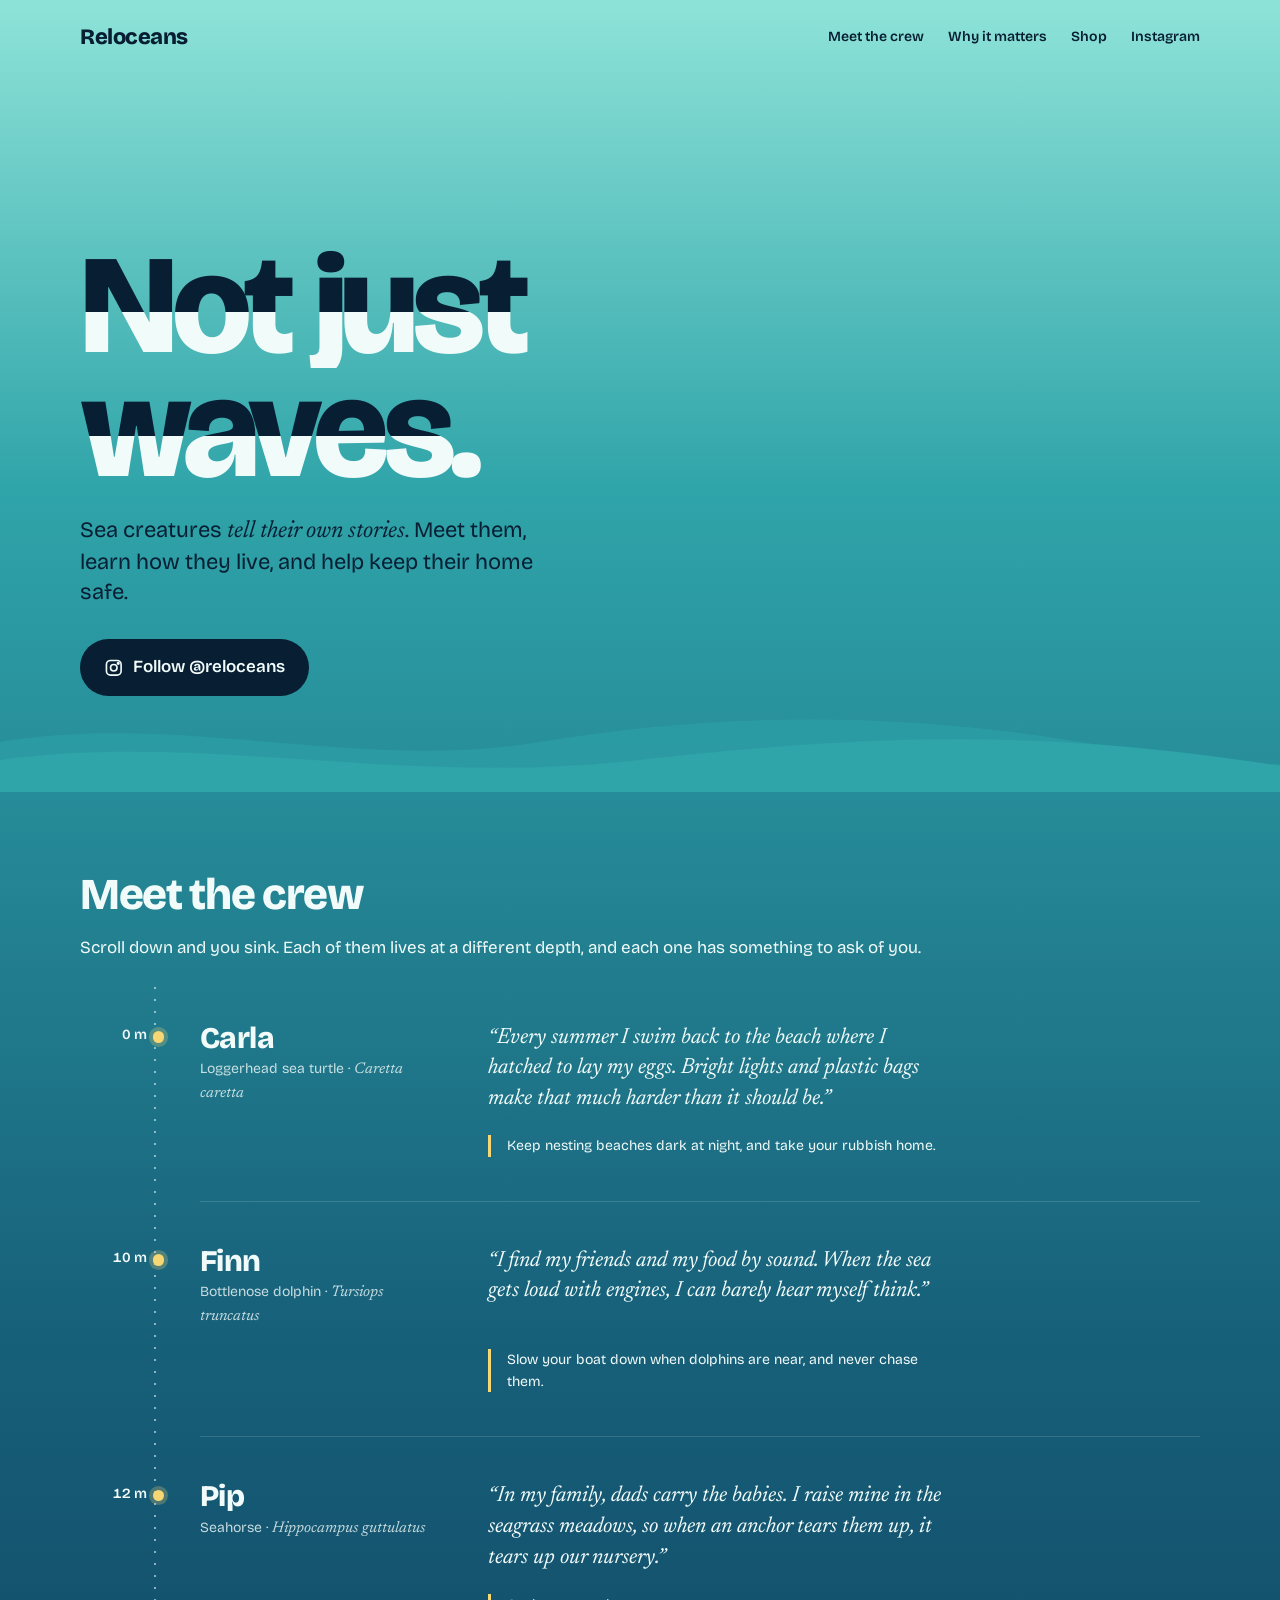
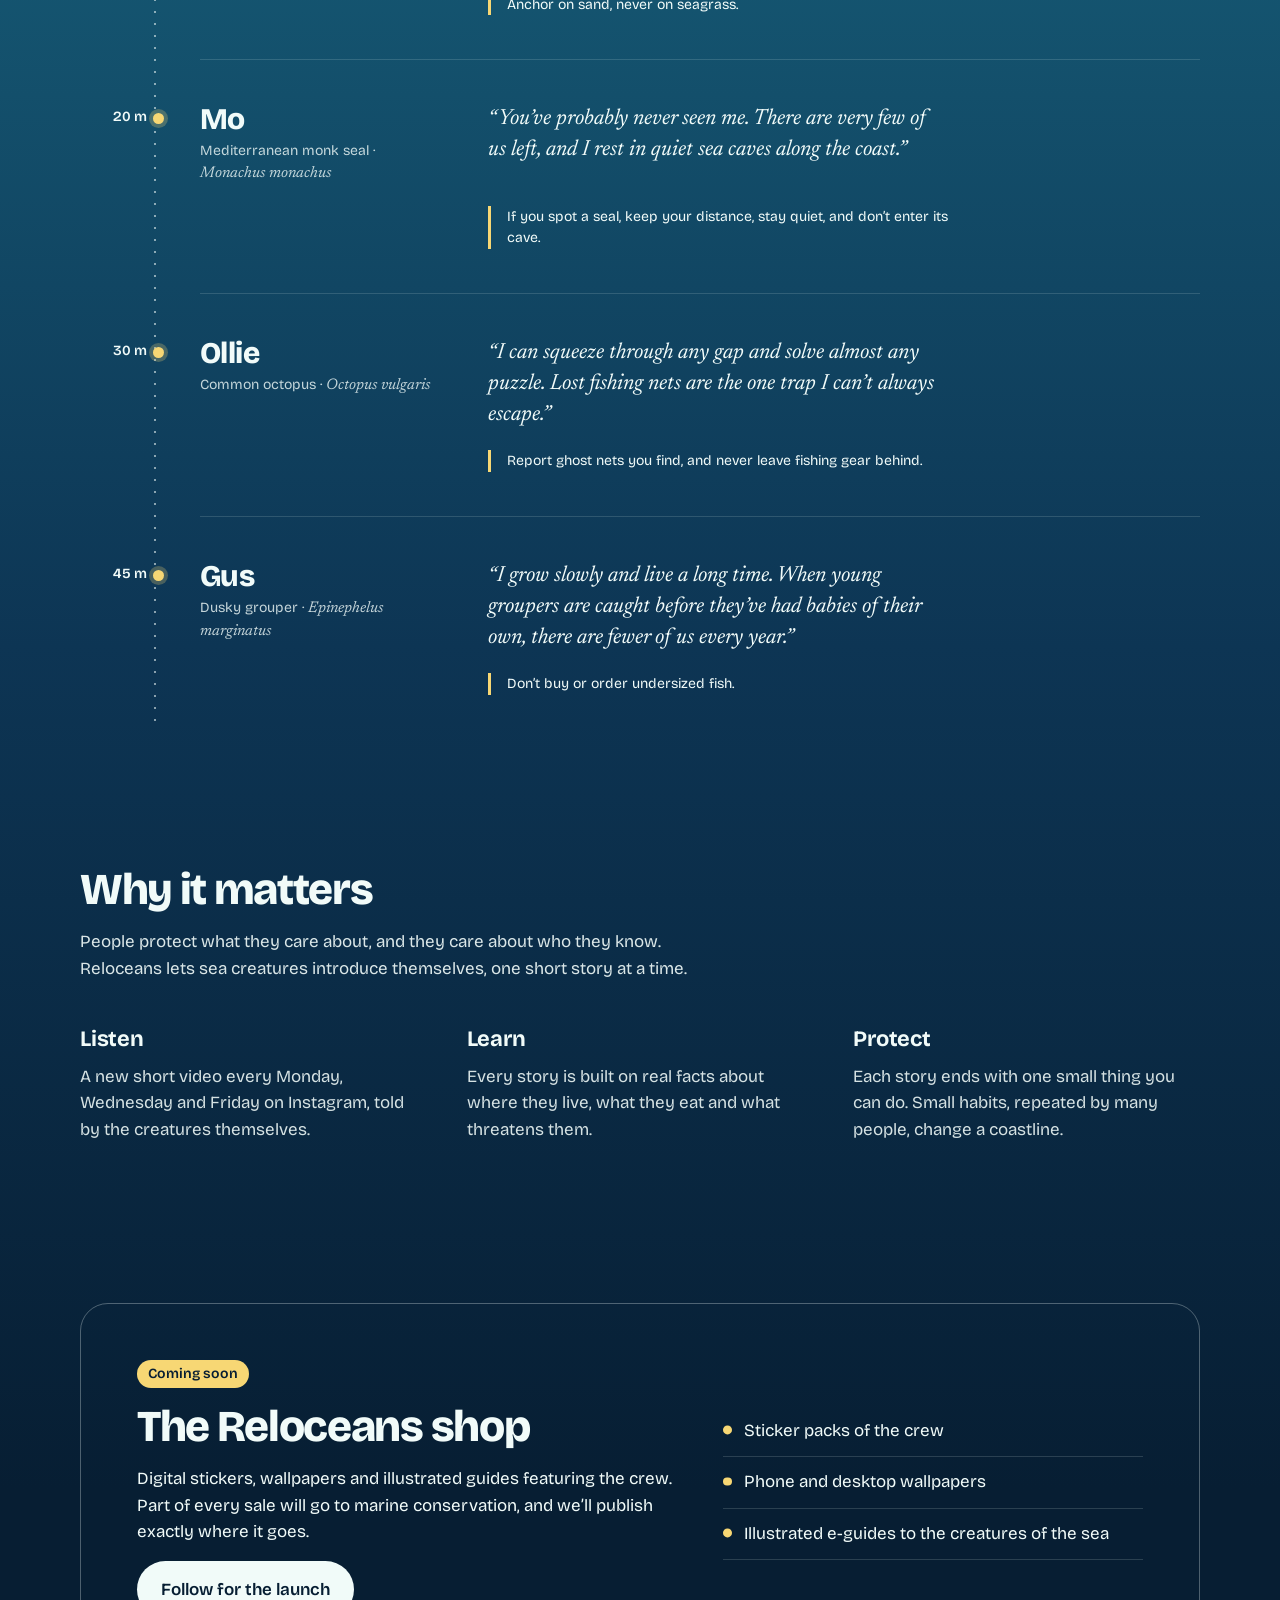
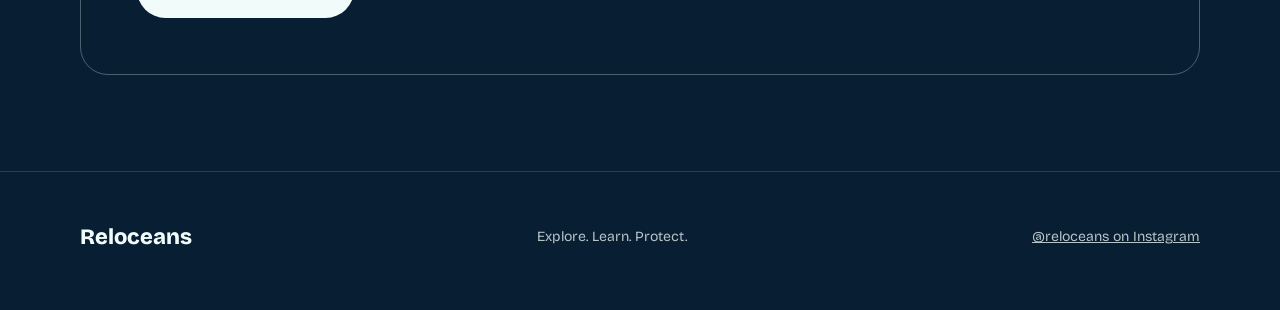
==== index.html @ 875b2bc2 "Create index.html" ====
<!DOCTYPE html>
<html lang="en">
<head>
<meta charset="utf-8">
<meta name="viewport" content="width=device-width, initial-scale=1">
<title>Reloceans | Sea Creature Stories</title>
<meta name="description" content="Sea creatures tell their own stories. Meet them, learn how they live, and help protect them.">
<meta property="og:title" content="Reloceans | Sea Creature Stories">
<meta property="og:description" content="Not just waves. Sea creatures tell their own stories.">
<meta property="og:type" content="website">
<meta property="og:url" content="https://reloceans.com/">
<link rel="preconnect" href="https://fonts.googleapis.com">
<link rel="preconnect" href="https://fonts.gstatic.com" crossorigin>
<link href="https://fonts.googleapis.com/css2?family=Bricolage+Grotesque:opsz,wght@12..96,400;12..96,600;12..96,800&family=Newsreader:ital,opsz,wght@1,6..72,400;1,6..72,500&display=swap" rel="stylesheet">
<style>
  :root {
    --shallows: #8EE3D8;   /* sunlit water near the beach */
    --lagoon:   #2FA4A9;   /* first metres */
    --midwater: #17607A;   /* seagrass and reef depth */
    --deep:     #0D3554;   /* rocky bottoms */
    --abyss:    #071E33;   /* below the light */
    --foam:     #F1FBF9;   /* text on water */
    --sun:      #F7D774;   /* sunlight accent */

    --display: "Bricolage Grotesque", "Avenir Next", "Segoe UI", system-ui, sans-serif;
    --voice: "Newsreader", Georgia, "Times New Roman", serif;

    --step--1: 0.875rem;
    --step-0: 1.0625rem;
    --step-1: 1.375rem;
    --step-2: 1.875rem;
    --step-3: 2.75rem;
    --step-4: clamp(3.5rem, 11vw, 9rem);
  }

  * { box-sizing: border-box; }
  html { scroll-behavior: smooth; }
  body {
    margin: 0;
    font-family: var(--display);
    font-size: var(--step-0);
    line-height: 1.55;
    color: var(--foam);
    /* the page is the water column: it darkens as you descend */
    background: linear-gradient(180deg,
      var(--shallows) 0%,
      var(--lagoon) 14%,
      var(--midwater) 38%,
      var(--deep) 64%,
      var(--abyss) 88%);
    min-height: 100vh;
    -webkit-font-smoothing: antialiased;
  }
  a { color: inherit; }
  :focus-visible { outline: 3px solid var(--sun); outline-offset: 3px; border-radius: 4px; }

  .wrap { width: min(1120px, 100% - 2.5rem); margin-inline: auto; }

  /* ---------- top bar ---------- */
  .bar {
    display: flex; justify-content: space-between; align-items: center;
    padding-block: 1.25rem;
    color: var(--abyss);
  }
  .bar .mark { font-weight: 800; font-size: var(--step-1); text-decoration: none; letter-spacing: -0.02em; }
  .bar nav { display: flex; gap: 1.5rem; font-size: var(--step--1); font-weight: 600; }
  .bar nav a { text-decoration: none; }
  .bar nav a:hover { text-decoration: underline; text-underline-offset: 4px; }

  /* ---------- hero: the surface ---------- */
  .surface {
    position: relative;
    min-height: 88vh;
    display: grid;
    align-content: end;
    padding-bottom: 6rem;
    color: var(--abyss);
    overflow: hidden;
  }
  .surface h1 {
    font-size: var(--step-4);
    line-height: 0.88;
    letter-spacing: -0.045em;
    font-weight: 800;
    margin: 0 0 1.5rem;
  }
  /* the waterline cuts through the wordmark */
  .surface h1 span {
    display: block;
    background: linear-gradient(180deg, var(--abyss) 55%, var(--foam) 55%);
    -webkit-background-clip: text; background-clip: text;
    color: transparent;
  }
  .surface .lede {
    max-width: 34ch;
    font-size: var(--step-1);
    line-height: 1.35;
    margin: 0 0 2rem;
    color: var(--abyss);
  }
  .surface .lede em { font-family: var(--voice); font-style: italic; font-size: 1.08em; }
  .cta {
    display: inline-flex; align-items: center; gap: .6rem;
    background: var(--abyss); color: var(--foam);
    padding: .95rem 1.5rem; border-radius: 999px;
    font-weight: 600; text-decoration: none;
    transition: transform .2s ease, background .2s ease;
  }
  .cta:hover { background: var(--deep); transform: translateY(-2px); }
  .cta svg { width: 1.15em; height: 1.15em; }

  .waterline {
    position: absolute; left: 0; right: 0; bottom: 0; height: 90px;
    pointer-events: none;
  }

  /* bubbles: the one ambient motion on the page */
  .bubbles { position: absolute; inset: 0; pointer-events: none; }
  .bubbles i {
    position: absolute; bottom: -20px;
    border: 1.5px solid rgba(241,251,249,.75);
    border-radius: 50%;
    animation: rise linear infinite;
    opacity: 0;
  }
  @keyframes rise {
    0%   { transform: translate(0, 0); opacity: 0; }
    10%  { opacity: .9; }
    100% { transform: translate(18px, -70vh); opacity: 0; }
  }

  /* ---------- the descent ---------- */
  .descent { padding-block: 5rem 3rem; }
  .descent > header { max-width: 40rem; margin-bottom: 4rem; }
  .descent h2, .why h2, .shop h2 {
    font-size: var(--step-3); line-height: 1.05; letter-spacing: -0.03em;
    font-weight: 800; margin: 0 0 1rem;
  }
  .descent > header p { margin: 0; max-width: 60ch; opacity: .9; }

  .column { position: relative; padding-left: 7.5rem; }
  /* the depth gauge: a real scale, each creature sits at the depth it lives */
  .column::before {
    content: ""; position: absolute; left: 4.6rem; top: .5rem; bottom: .5rem;
    width: 2px;
    background: repeating-linear-gradient(180deg, rgba(241,251,249,.55) 0 2px, transparent 2px 12px);
  }

  .creature {
    position: relative;
    display: grid;
    grid-template-columns: minmax(0, 15rem) minmax(0, 1fr);
    gap: 1rem 3rem;
    padding-block: 2.75rem;
  }
  .creature + .creature { border-top: 1px solid rgba(241,251,249,.14); }
  .depth {
    position: absolute; left: -7.5rem; top: 2.85rem;
    width: 4.2rem; text-align: right;
    font-size: var(--step--1); font-weight: 600;
    font-variant-numeric: tabular-nums;
  }
  .depth::after {
    content: ""; position: absolute; right: -1.05rem; top: .45rem;
    width: .7rem; height: .7rem; border-radius: 50%;
    background: var(--sun);
    box-shadow: 0 0 0 4px rgba(247,215,116,.25);
  }
  .creature h3 {
    font-size: var(--step-2); line-height: 1; letter-spacing: -0.02em;
    font-weight: 800; margin: 0 0 .35rem;
  }
  .creature .species { margin: 0; font-size: var(--step--1); opacity: .8; }
  .creature .species i { font-family: var(--voice); font-size: 1.1em; }
  .creature blockquote {
    margin: 0;
    font-family: var(--voice); font-style: italic;
    font-size: var(--step-1); line-height: 1.4;
    max-width: 38ch;
  }
  .creature .ask {
    grid-column: 2;
    margin: .25rem 0 0;
    font-size: var(--step--1);
    max-width: 52ch;
    padding-left: 1rem;
    border-left: 3px solid var(--sun);
  }

  /* ---------- why ---------- */
  .why { padding-block: 5rem; }
  .why .grid {
    display: grid; grid-template-columns: repeat(3, minmax(0, 1fr));
    gap: 2.5rem; margin-top: 2.5rem;
  }
  .why h3 { font-size: var(--step-1); margin: 0 0 .5rem; letter-spacing: -0.01em; }
  .why p { margin: 0; opacity: .88; max-width: 34ch; }
  .why > .wrap > p { max-width: 58ch; opacity: .9; }

  /* ---------- shop teaser ---------- */
  .shop { padding-block: 5rem 6rem; }
  .shop .panel {
    border: 1.5px solid rgba(241,251,249,.3);
    border-radius: 28px;
    padding: clamp(2rem, 5vw, 3.5rem);
    display: grid; grid-template-columns: 1.3fr 1fr; gap: 2.5rem; align-items: center;
  }
  .shop p { margin: 0 0 1rem; max-width: 52ch; }
  .shop ul { margin: 0; padding: 0; list-style: none; display: grid; gap: .75rem; }
  .shop li {
    display: flex; gap: .75rem; align-items: baseline;
    padding-bottom: .75rem; border-bottom: 1px solid rgba(241,251,249,.15);
  }
  .shop li::before { content: ""; flex: none; width: .55rem; height: .55rem; border-radius: 50%; background: var(--sun); transform: translateY(-.1rem); }
  .status { display: inline-block; font-size: var(--step--1); font-weight: 600; color: var(--abyss); background: var(--sun); padding: .2rem .7rem; border-radius: 999px; margin-bottom: 1rem; }

  /* ---------- footer: the seabed ---------- */
  footer { padding-block: 3rem 3.5rem; border-top: 1px solid rgba(241,251,249,.15); font-size: var(--step--1); }
  footer .wrap { display: flex; flex-wrap: wrap; justify-content: space-between; gap: 1.5rem; align-items: center; }
  footer .mark { font-weight: 800; font-size: var(--step-1); }
  footer p { margin: 0; opacity: .75; }

  /* ---------- responsive ---------- */
  @media (max-width: 760px) {
    .bar nav { gap: 1rem; }
    .bar nav a:not(.ig) { display: none; }
    .surface { min-height: 80vh; padding-bottom: 4.5rem; }
    .column { padding-left: 4.25rem; }
    .column::before { left: 2.6rem; }
    .depth { left: -4.25rem; width: 1.9rem; font-size: .7rem; top: 2.15rem; }
    .depth::after { right: -1.05rem; }
    .creature { grid-template-columns: 1fr; gap: .75rem; padding-block: 2rem; }
    .creature .ask { grid-column: 1; }
    .why .grid { grid-template-columns: 1fr; gap: 1.75rem; }
    .shop .panel { grid-template-columns: 1fr; }
  }

  @media (prefers-reduced-motion: reduce) {
    html { scroll-behavior: auto; }
    .bubbles { display: none; }
    .cta { transition: none; }
  }
</style>
</head>
<body>

<section class="surface" aria-labelledby="title">
  <div class="bubbles" aria-hidden="true"></div>
  <div class="wrap" style="position:absolute; top:0; left:0; right:0;">
    <div class="bar">
      <a class="mark" href="#top" aria-label="Reloceans home">Reloceans</a>
      <nav aria-label="Main">
        <a href="#crew">Meet the crew</a>
        <a href="#why">Why it matters</a>
        <a href="#shop">Shop</a>
        <a class="ig" href="https://www.instagram.com/reloceans/" target="_blank" rel="noopener">Instagram</a>
      </nav>
    </div>
  </div>
  <div class="wrap" id="top">
    <h1 id="title"><span>Not just</span><span>waves.</span></h1>
    <p class="lede">Sea creatures <em>tell their own stories</em>. Meet them, learn how they live, and help keep their home safe.</p>
    <a class="cta" href="https://www.instagram.com/reloceans/" target="_blank" rel="noopener">
      <svg viewBox="0 0 24 24" fill="none" stroke="currentColor" stroke-width="2" aria-hidden="true"><rect x="3" y="3" width="18" height="18" rx="5"/><circle cx="12" cy="12" r="4"/><circle cx="17.5" cy="6.5" r="1" fill="currentColor"/></svg>
      Follow @reloceans
    </a>
  </div>
  <svg class="waterline" viewBox="0 0 1440 90" preserveAspectRatio="none" aria-hidden="true">
    <path d="M0 40 C 180 10, 360 70, 540 40 S 900 10, 1080 40 S 1350 70, 1440 40 V90 H0 Z" fill="#2FA4A9" opacity=".55"/>
    <path d="M0 58 C 200 30, 400 85, 640 58 S 1040 30, 1240 58 S 1400 75, 1440 62 V90 H0 Z" fill="#2FA4A9"/>
  </svg>
</section>

<main>
  <section class="descent" id="crew" aria-labelledby="crew-title">
    <div class="wrap">
      <header>
        <h2 id="crew-title">Meet the crew</h2>
        <p>Scroll down and you sink. Each of them lives at a different depth, and each one has something to ask of you.</p>
      </header>

      <div class="column">
        <article class="creature">
          <span class="depth">0 m</span>
          <div>
            <h3>Carla</h3>
            <p class="species">Loggerhead sea turtle · <i>Caretta caretta</i></p>
          </div>
          <blockquote>“Every summer I swim back to the beach where I hatched to lay my eggs. Bright lights and plastic bags make that much harder than it should be.”</blockquote>
          <p class="ask">Keep nesting beaches dark at night, and take your rubbish home.</p>
        </article>

        <article class="creature">
          <span class="depth">10 m</span>
          <div>
            <h3>Finn</h3>
            <p class="species">Bottlenose dolphin · <i>Tursiops truncatus</i></p>
          </div>
          <blockquote>“I find my friends and my food by sound. When the sea gets loud with engines, I can barely hear myself think.”</blockquote>
          <p class="ask">Slow your boat down when dolphins are near, and never chase them.</p>
        </article>

        <article class="creature">
          <span class="depth">12 m</span>
          <div>
            <h3>Pip</h3>
            <p class="species">Seahorse · <i>Hippocampus guttulatus</i></p>
          </div>
          <blockquote>“In my family, dads carry the babies. I raise mine in the seagrass meadows, so when an anchor tears them up, it tears up our nursery.”</blockquote>
          <p class="ask">Anchor on sand, never on seagrass.</p>
        </article>

        <article class="creature">
          <span class="depth">20 m</span>
          <div>
            <h3>Mo</h3>
            <p class="species">Mediterranean monk seal · <i>Monachus monachus</i></p>
          </div>
          <blockquote>“You’ve probably never seen me. There are very few of us left, and I rest in quiet sea caves along the coast.”</blockquote>
          <p class="ask">If you spot a seal, keep your distance, stay quiet, and don’t enter its cave.</p>
        </article>

        <article class="creature">
          <span class="depth">30 m</span>
          <div>
            <h3>Ollie</h3>
            <p class="species">Common octopus · <i>Octopus vulgaris</i></p>
          </div>
          <blockquote>“I can squeeze through any gap and solve almost any puzzle. Lost fishing nets are the one trap I can’t always escape.”</blockquote>
          <p class="ask">Report ghost nets you find, and never leave fishing gear behind.</p>
        </article>

        <article class="creature">
          <span class="depth">45 m</span>
          <div>
            <h3>Gus</h3>
            <p class="species">Dusky grouper · <i>Epinephelus marginatus</i></p>
          </div>
          <blockquote>“I grow slowly and live a long time. When young groupers are caught before they’ve had babies of their own, there are fewer of us every year.”</blockquote>
          <p class="ask">Don’t buy or order undersized fish.</p>
        </article>
      </div>
    </div>
  </section>

  <section class="why" id="why" aria-labelledby="why-title">
    <div class="wrap">
      <h2 id="why-title">Why it matters</h2>
      <p>People protect what they care about, and they care about who they know. Reloceans lets sea creatures introduce themselves, one short story at a time.</p>
      <div class="grid">
        <div>
          <h3>Listen</h3>
          <p>A new short video every Monday, Wednesday and Friday on Instagram, told by the creatures themselves.</p>
        </div>
        <div>
          <h3>Learn</h3>
          <p>Every story is built on real facts about where they live, what they eat and what threatens them.</p>
        </div>
        <div>
          <h3>Protect</h3>
          <p>Each story ends with one small thing you can do. Small habits, repeated by many people, change a coastline.</p>
        </div>
      </div>
    </div>
  </section>

  <section class="shop" id="shop" aria-labelledby="shop-title">
    <div class="wrap">
      <div class="panel">
        <div>
          <span class="status">Coming soon</span>
          <h2 id="shop-title">The Reloceans shop</h2>
          <p>Digital stickers, wallpapers and illustrated guides featuring the crew. Part of every sale will go to marine conservation, and we’ll publish exactly where it goes.</p>
          <a class="cta" style="background:var(--foam); color:var(--abyss)" href="https://www.instagram.com/reloceans/" target="_blank" rel="noopener">Follow for the launch</a>
        </div>
        <ul aria-label="Planned products">
          <li>Sticker packs of the crew</li>
          <li>Phone and desktop wallpapers</li>
          <li>Illustrated e-guides to the creatures of the sea</li>
        </ul>
      </div>
    </div>
  </section>
</main>

<footer>
  <div class="wrap">
    <span class="mark">Reloceans</span>
    <p>Explore. Learn. Protect.</p>
    <p><a href="https://www.instagram.com/reloceans/" target="_blank" rel="noopener">@reloceans on Instagram</a></p>
  </div>
</footer>

<script>
  (function () {
    if (window.matchMedia('(prefers-reduced-motion: reduce)').matches) return;
    var box = document.querySelector('.bubbles');
    for (var i = 0; i < 14; i++) {
      var b = document.createElement('i');
      var s = 6 + Math.random() * 16;
      b.style.width = b.style.height = s + 'px';
      b.style.left = (Math.random() * 100) + '%';
      b.style.animationDuration = (9 + Math.random() * 10) + 's';
      b.style.animationDelay = (-Math.random() * 15) + 's';
      box.appendChild(b);
    }
  })();
</script>
</body>
</html>
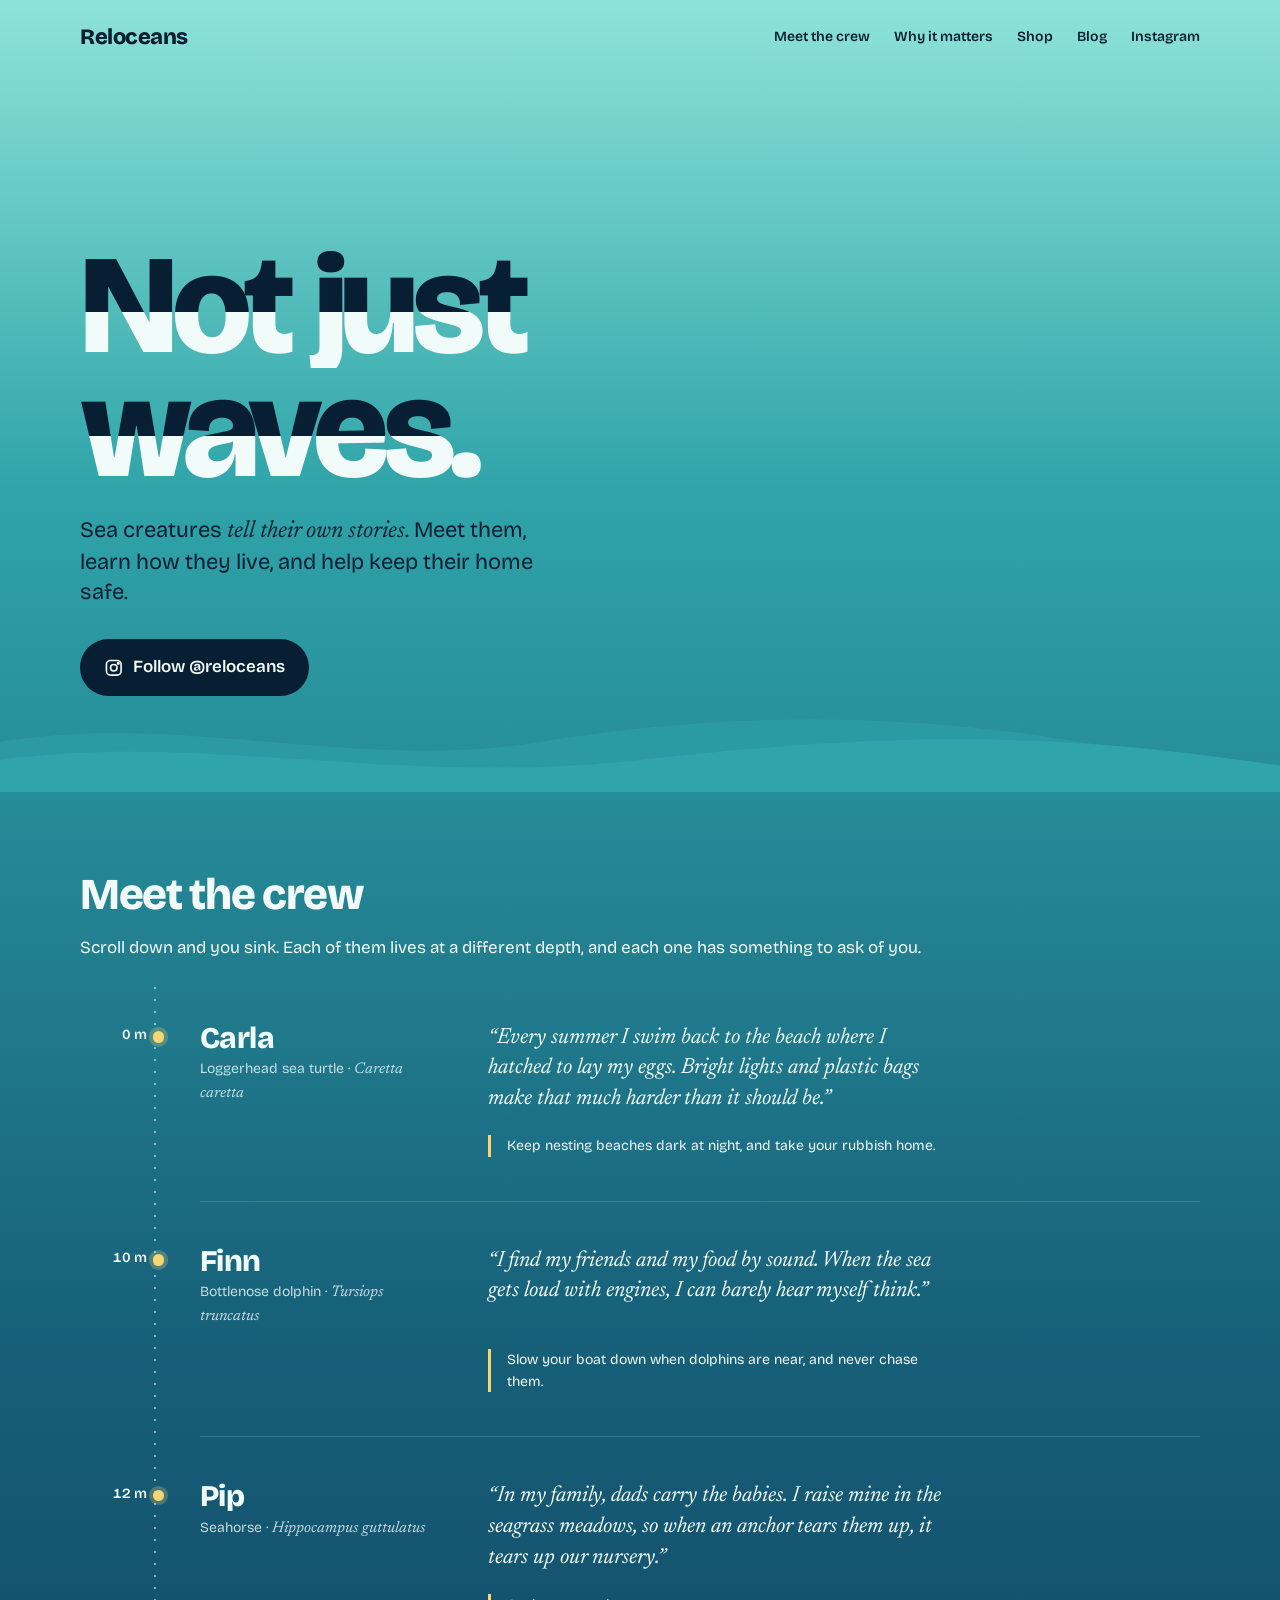
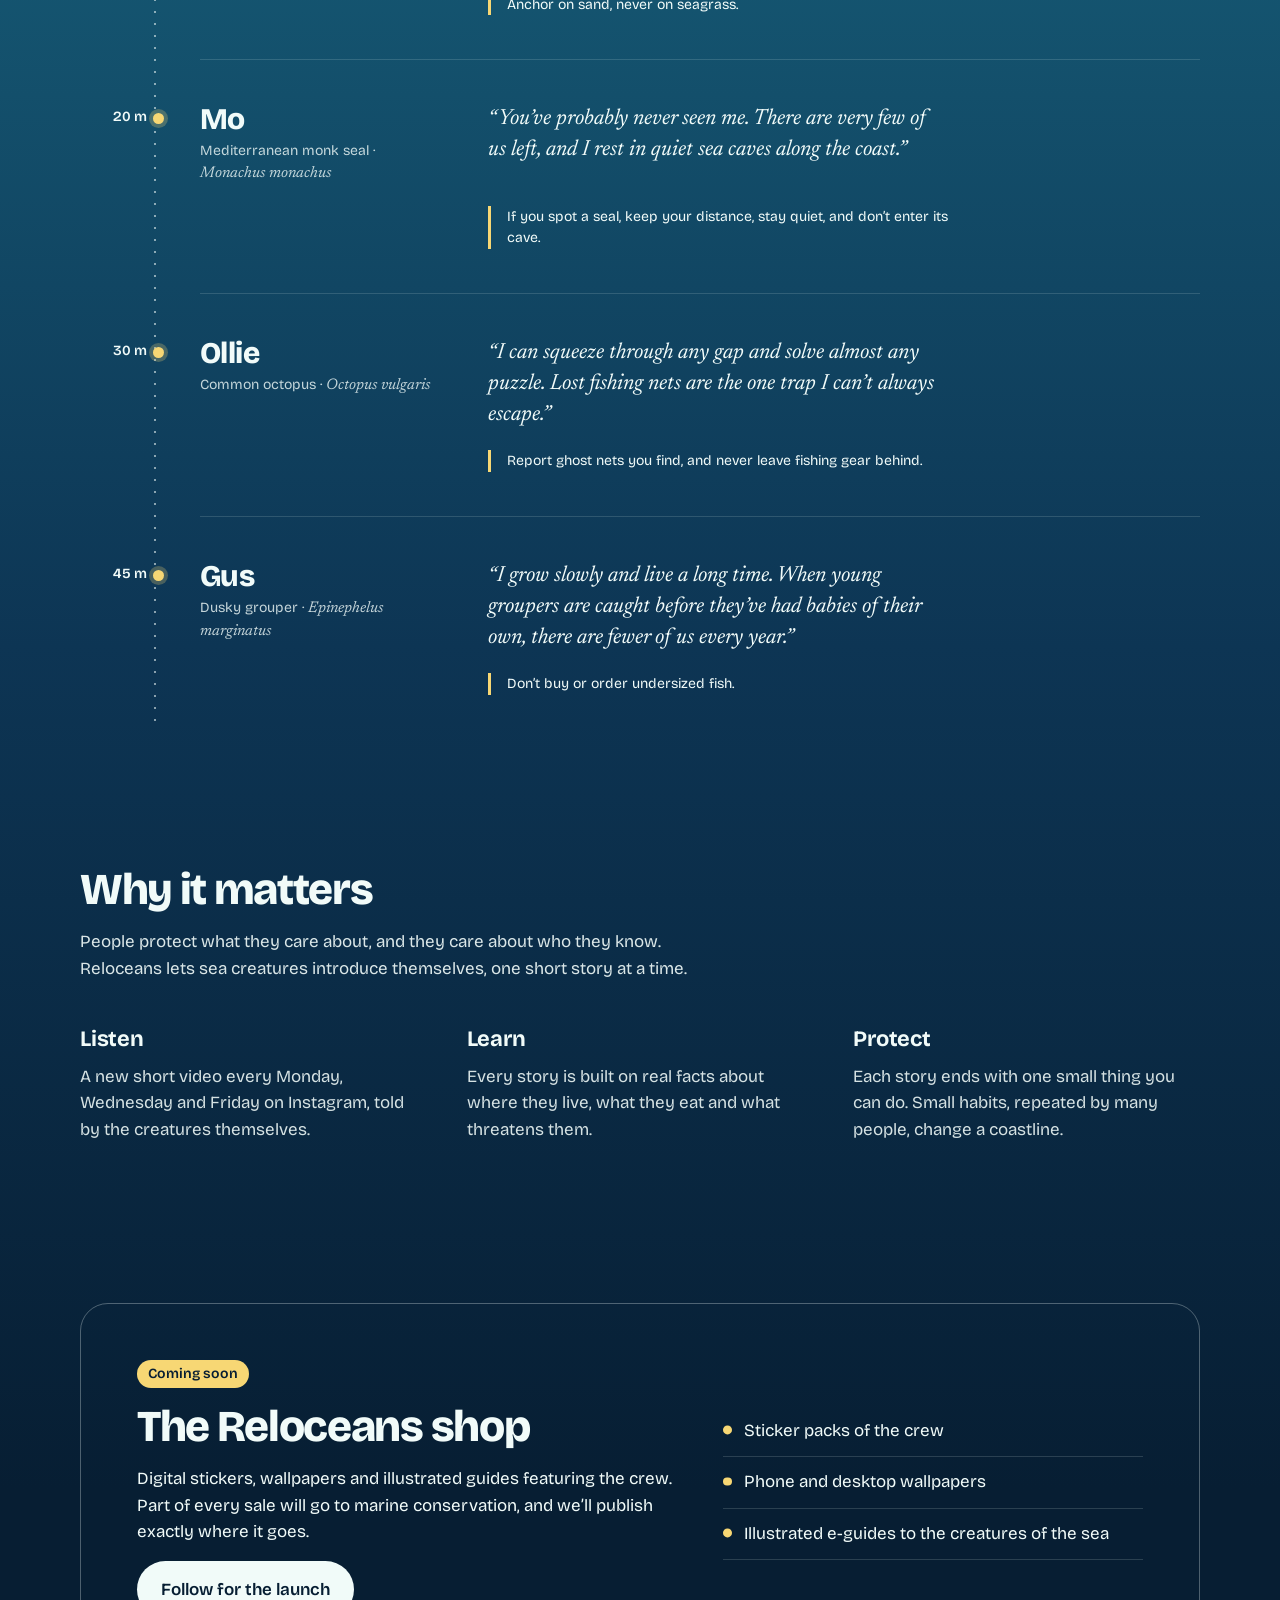
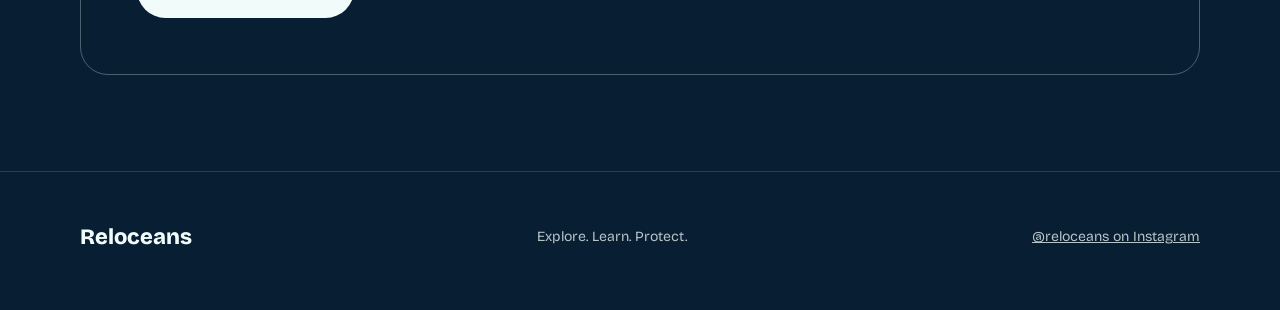
==== commit 6e9a2716: "Update index.html" ====
--- a/index.html
+++ b/index.html
@@ -253,6 +253,7 @@
         <a href="#crew">Meet the crew</a>
         <a href="#why">Why it matters</a>
         <a href="#shop">Shop</a>
+        <a href="/blog/">Blog</a>
         <a class="ig" href="https://www.instagram.com/reloceans/" target="_blank" rel="noopener">Instagram</a>
       </nav>
     </div>
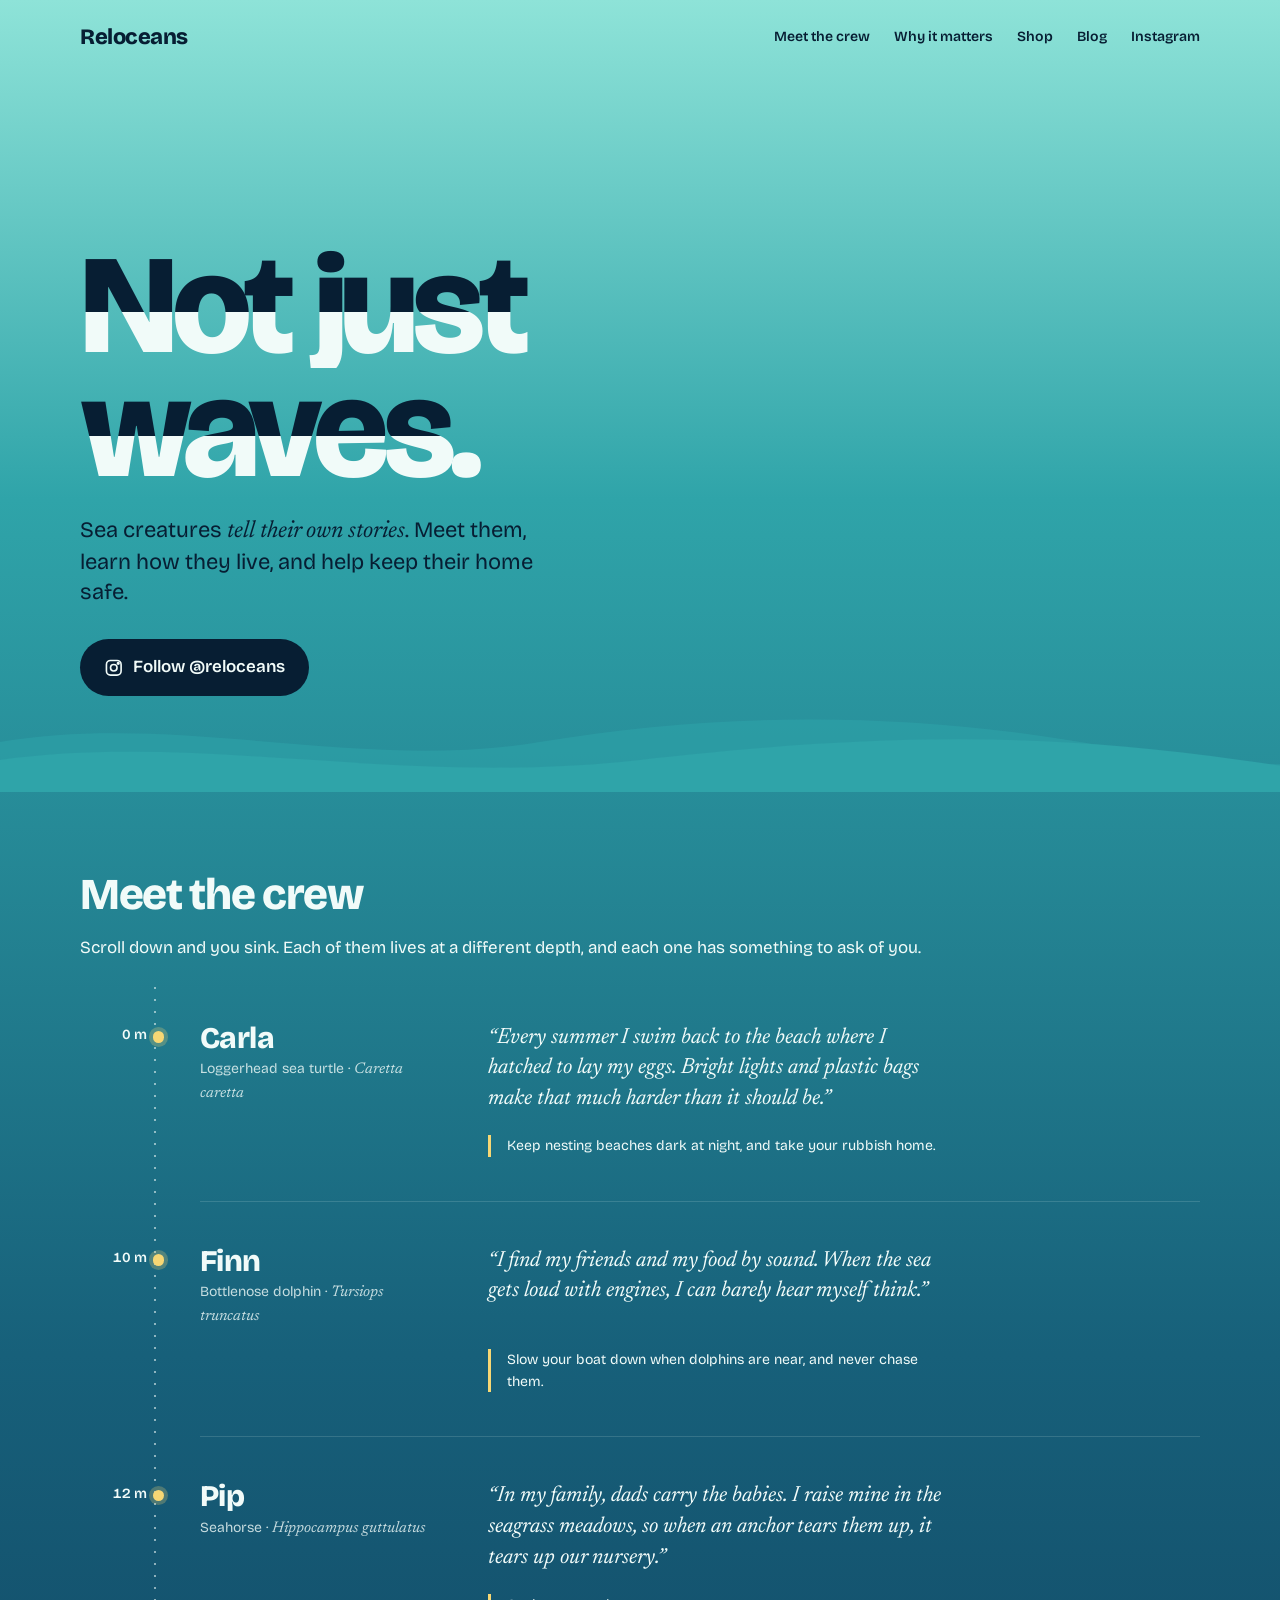
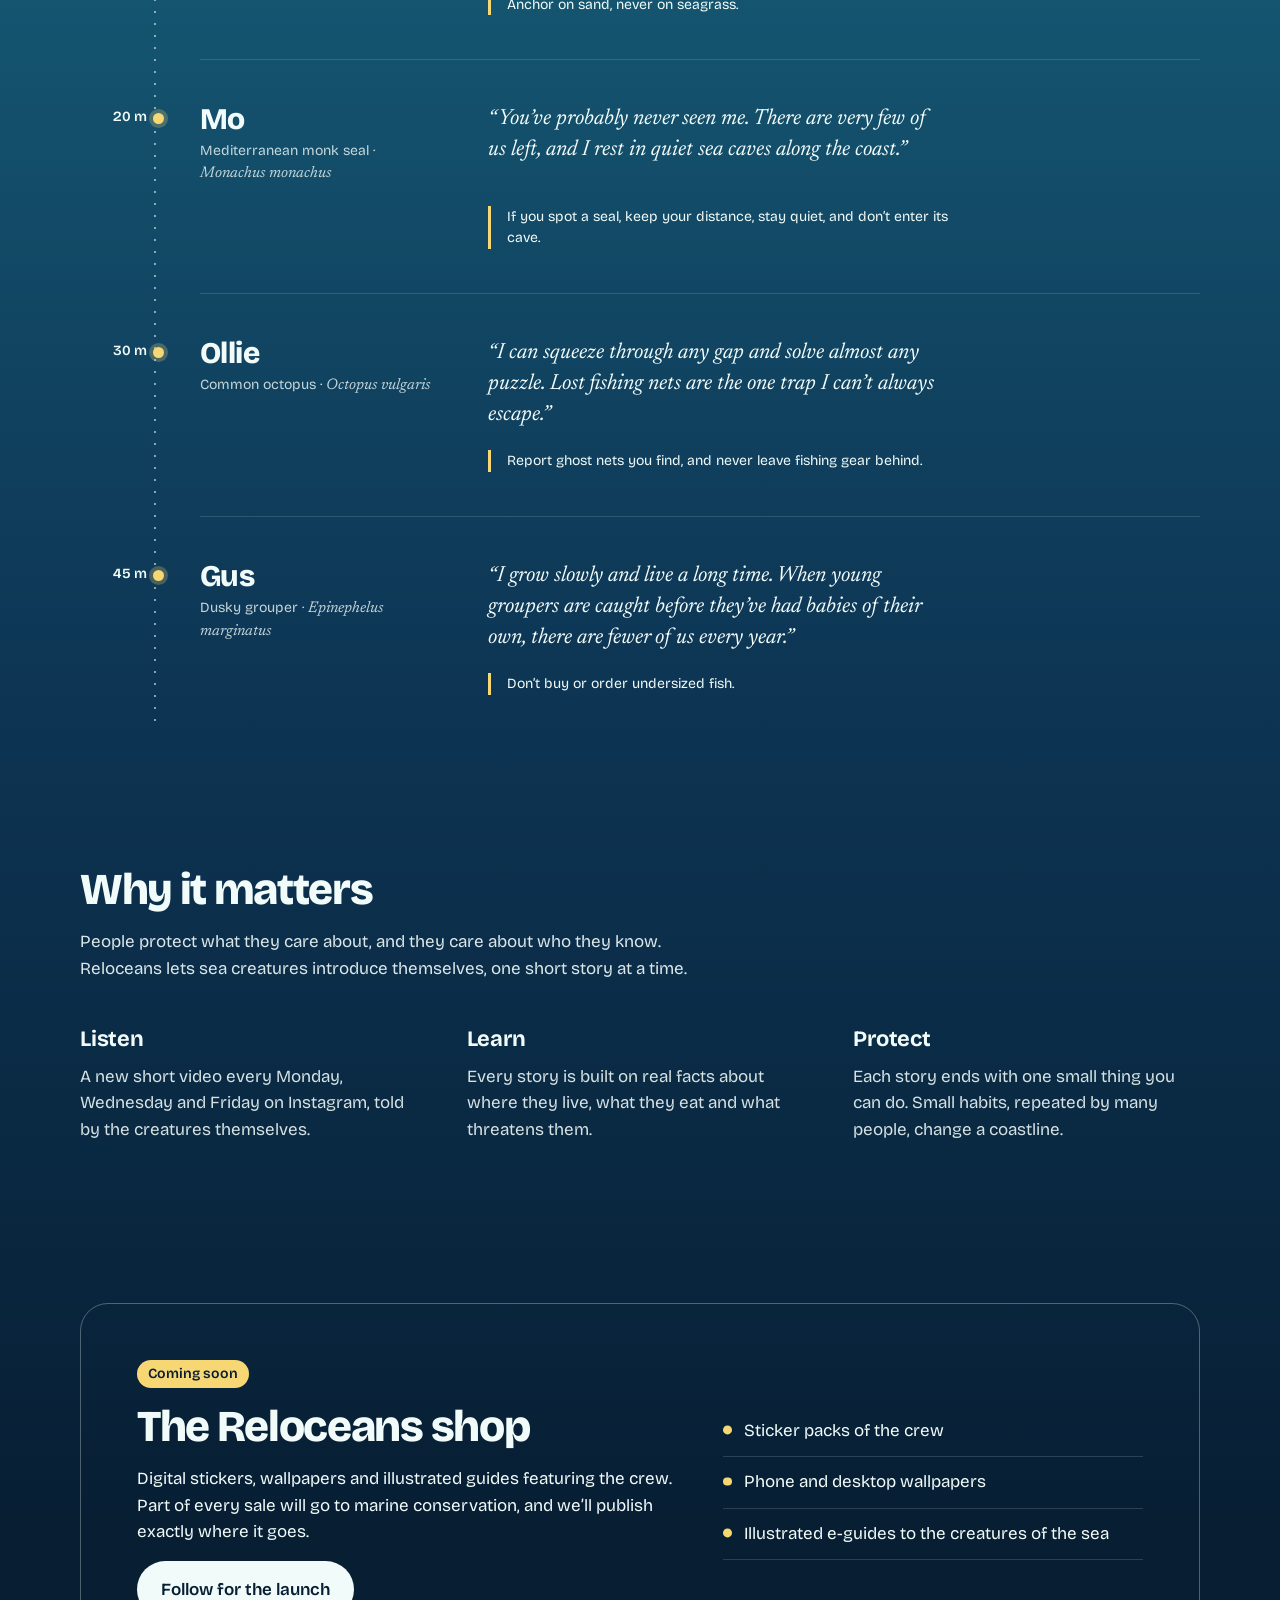
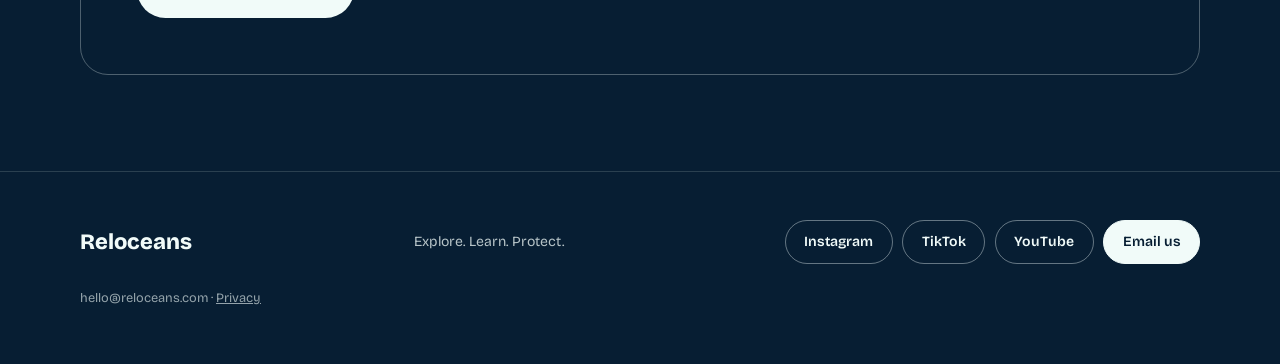
==== commit 04bc8d5d: "Update index.html" ====
--- a/index.html
+++ b/index.html
@@ -219,6 +219,16 @@
   footer .wrap { display: flex; flex-wrap: wrap; justify-content: space-between; gap: 1.5rem; align-items: center; }
   footer .mark { font-weight: 800; font-size: var(--step-1); }
   footer p { margin: 0; opacity: .75; }
+  .follow { display: flex; flex-wrap: wrap; gap: .6rem; }
+  .follow a {
+    display: inline-flex; align-items: center; min-height: 44px; padding: .55rem 1.15rem;
+    border: 1.5px solid rgba(241,251,249,.4); border-radius: 999px;
+    font-weight: 600; text-decoration: none; transition: background-color .2s, color .2s, border-color .2s;
+  }
+  .follow a:hover { background: var(--sun); border-color: var(--sun); color: var(--abyss); }
+  .follow a.mail { background: var(--foam); border-color: var(--foam); color: var(--abyss); }
+  .follow a.mail:hover { background: var(--sun); border-color: var(--sun); }
+  footer .legal { width: 100%; font-size: .8rem; opacity: .6; }
 
   /* ---------- responsive ---------- */
   @media (max-width: 760px) {
@@ -388,7 +398,13 @@
   <div class="wrap">
     <span class="mark">Reloceans</span>
     <p>Explore. Learn. Protect.</p>
-    <p><a href="https://www.instagram.com/reloceans/" target="_blank" rel="noopener">@reloceans on Instagram</a></p>
+    <nav class="follow" aria-label="Follow and contact">
+      <a href="https://www.instagram.com/reloceans/" target="_blank" rel="noopener">Instagram</a>
+      <a href="https://www.tiktok.com/@reloceans" target="_blank" rel="noopener">TikTok</a>
+      <a href="https://www.youtube.com/@reloceans" target="_blank" rel="noopener">YouTube</a>
+      <a class="mail" href="mailto:hello@reloceans.com">Email us</a>
+    </nav>
+    <p class="legal">hello@reloceans.com · <a href="/privacy.html">Privacy</a></p>
   </div>
 </footer>
 
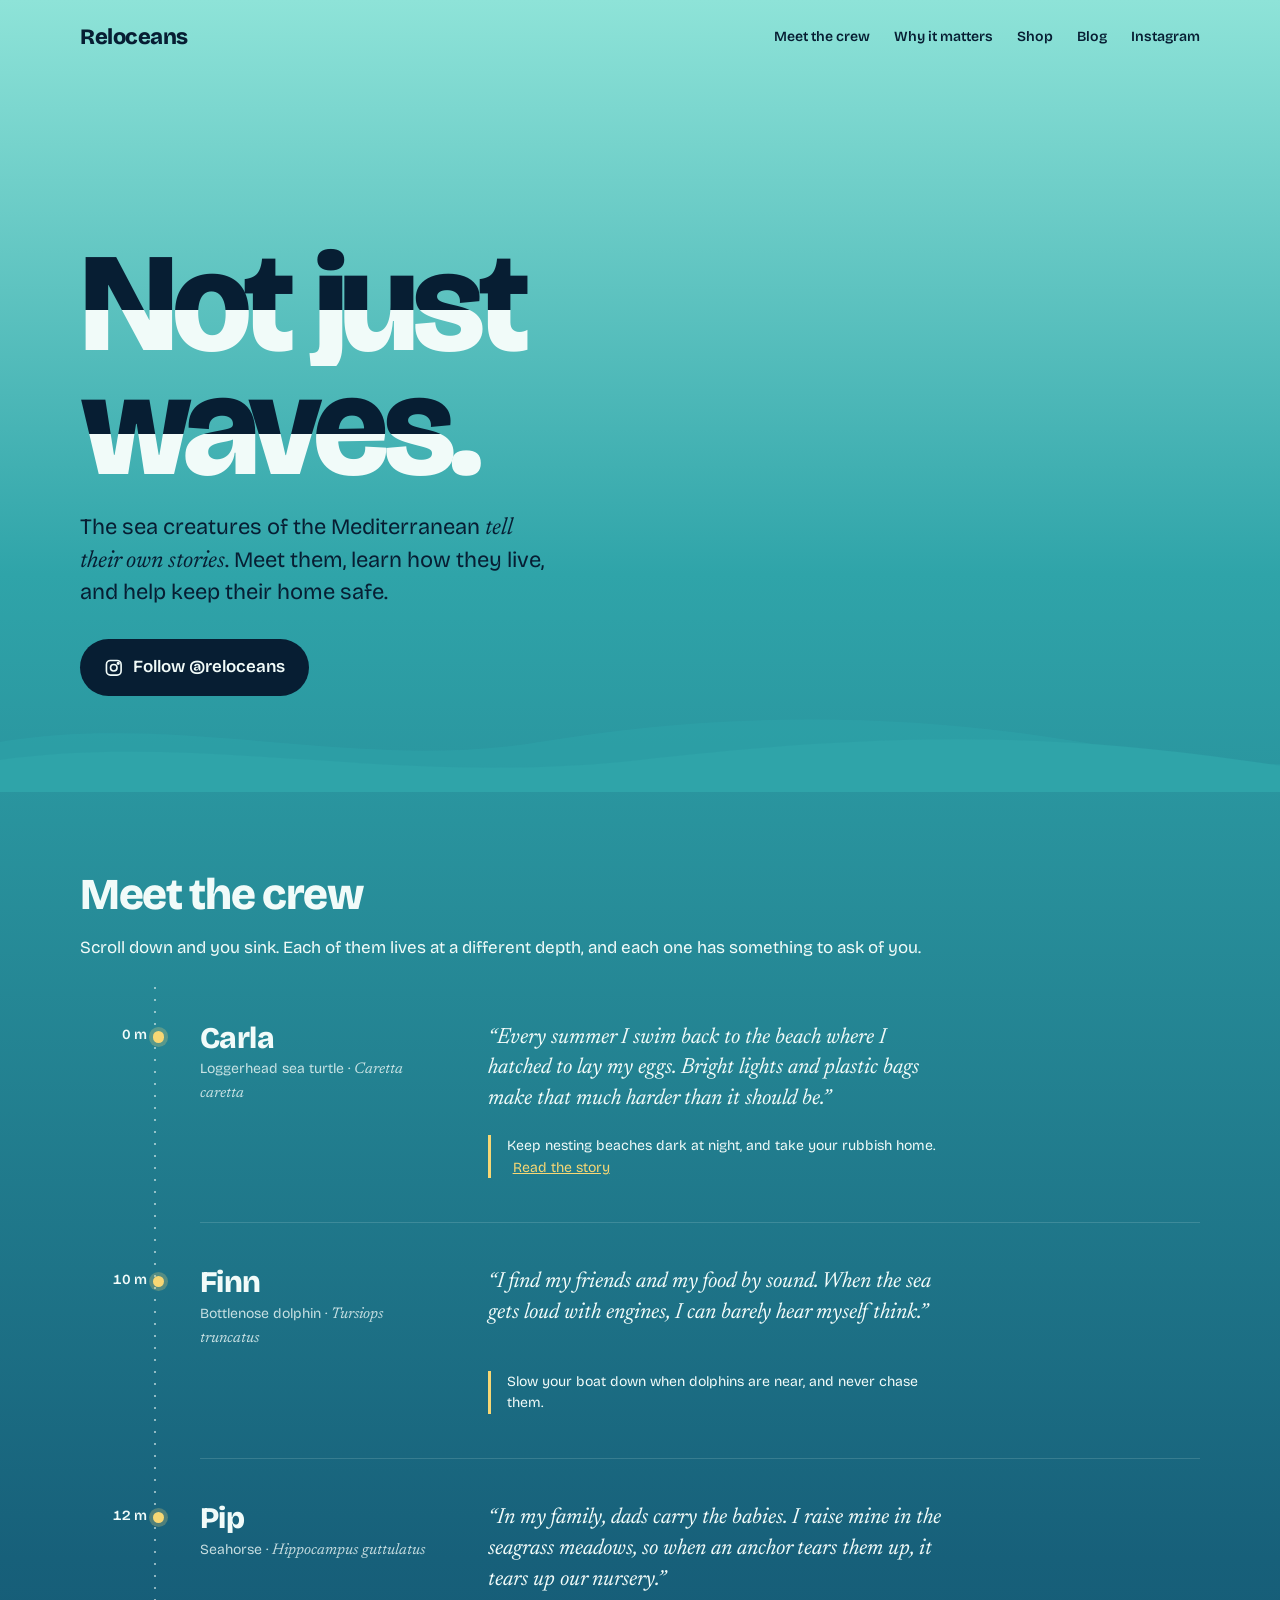
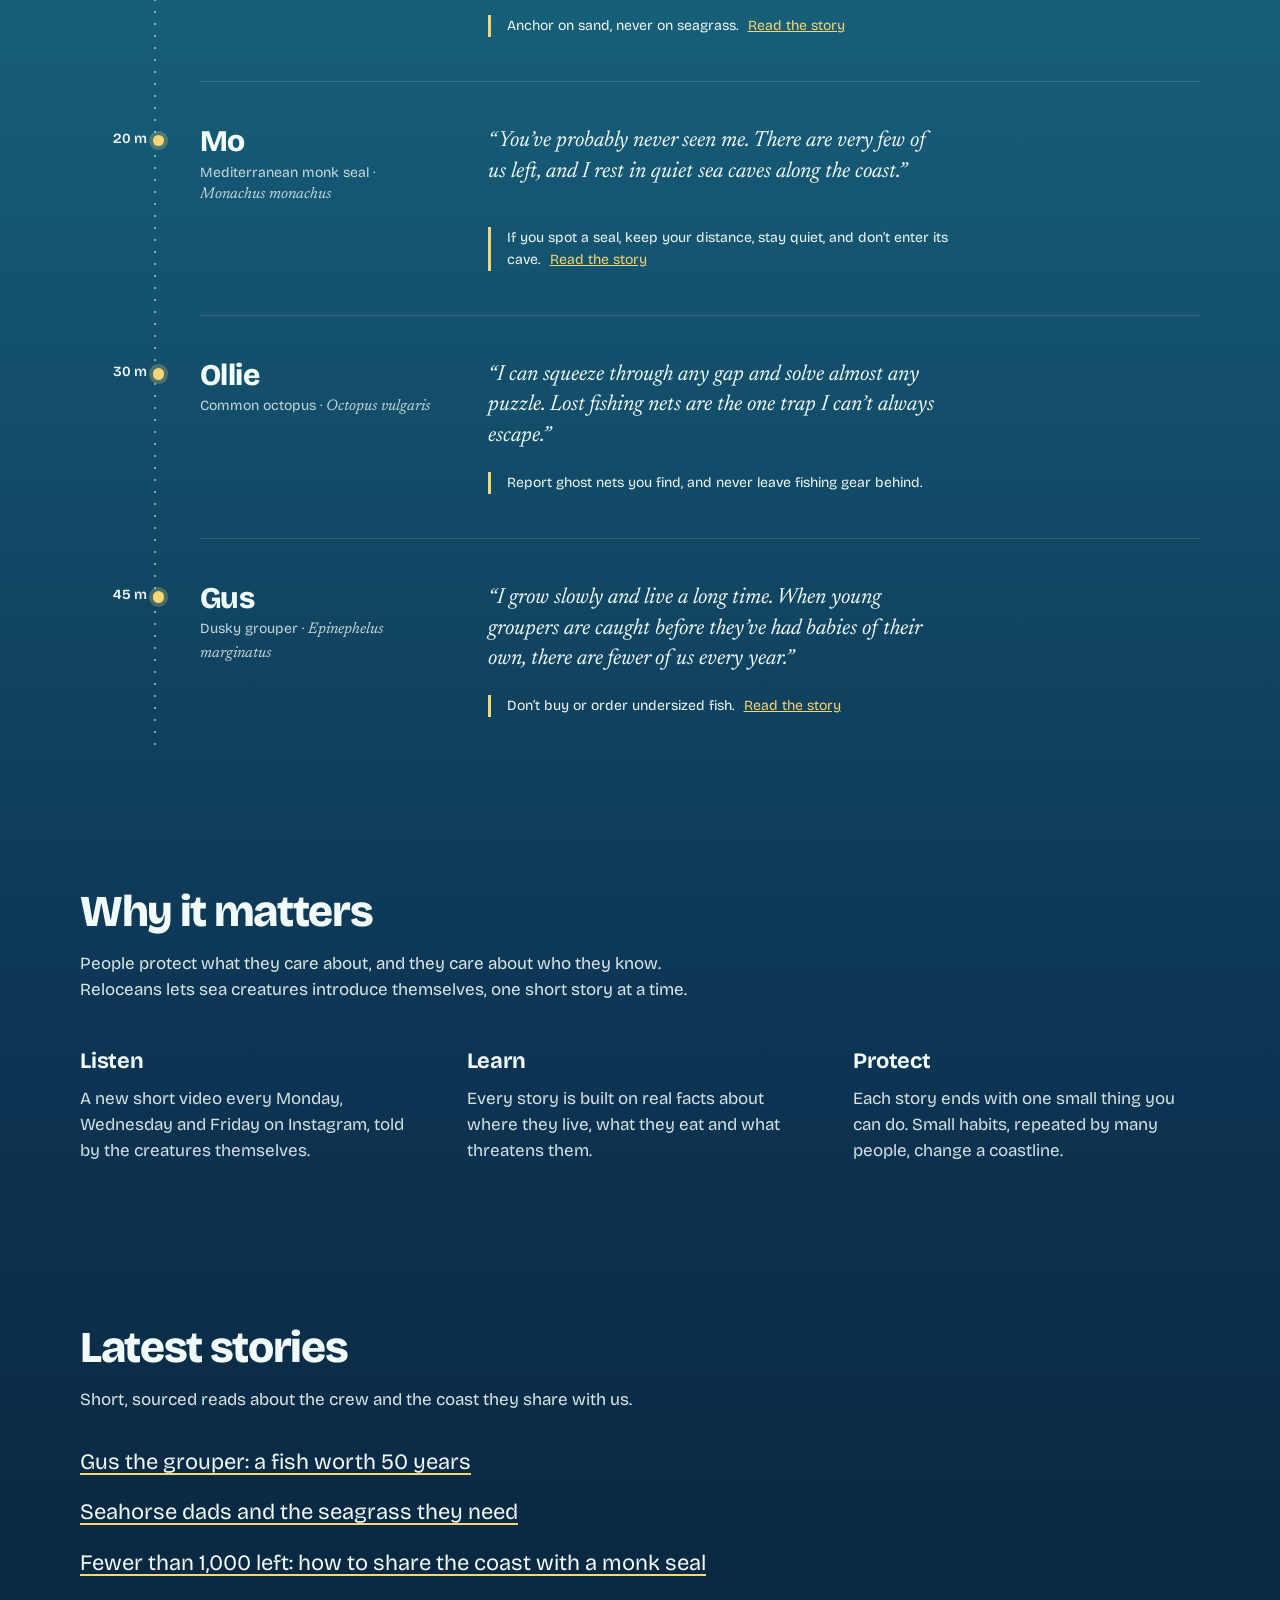
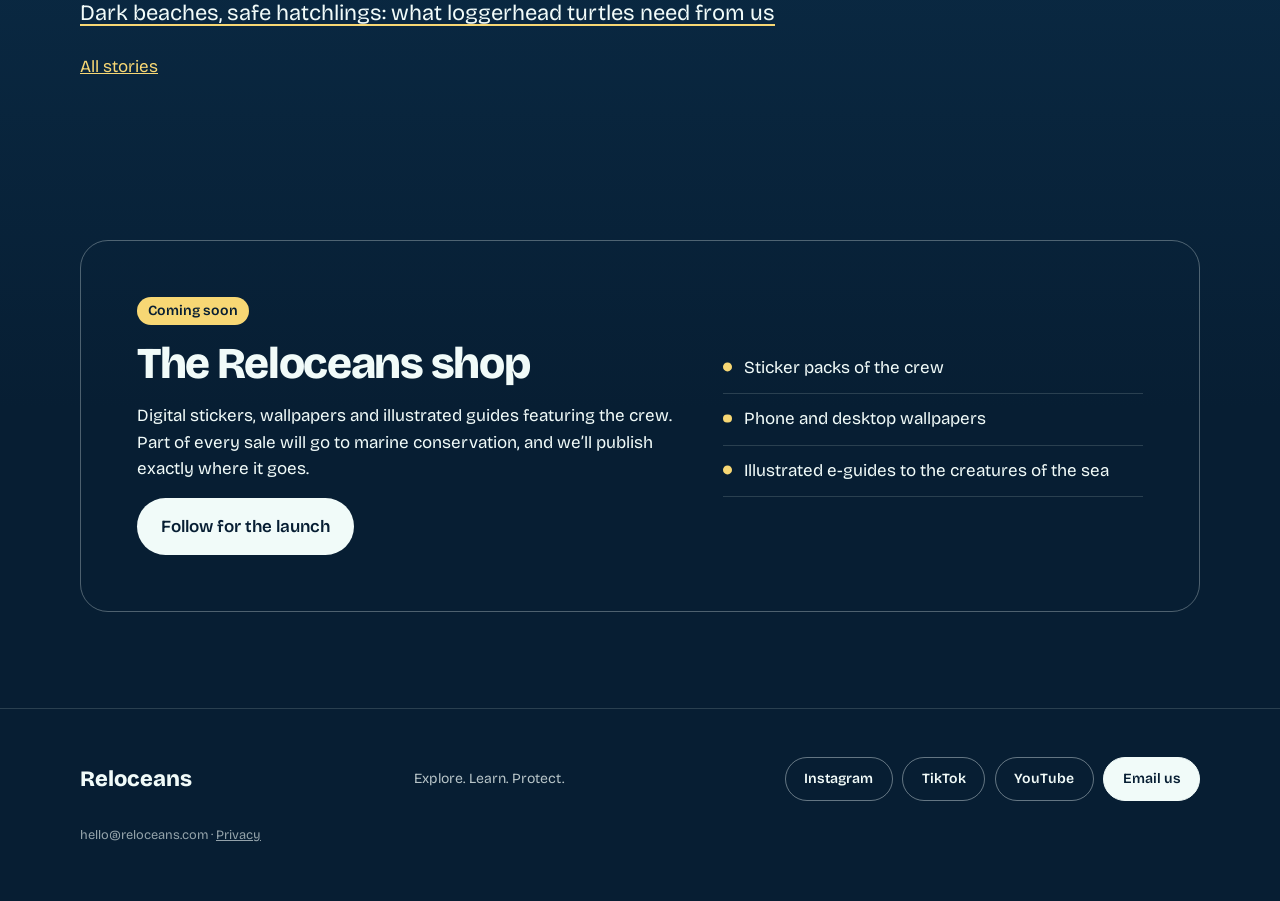
==== commit 35c25b78: "AI visibility: llms.txt, Mediterranean meta, story links" ====
--- a/index.html
+++ b/index.html
@@ -4,11 +4,23 @@
 <meta charset="utf-8">
 <meta name="viewport" content="width=device-width, initial-scale=1">
 <title>Reloceans | Sea Creature Stories</title>
-<meta name="description" content="Sea creatures tell their own stories. Meet them, learn how they live, and help protect them.">
+<meta name="description" content="Mediterranean sea creatures tell their own stories: a loggerhead turtle, a monk seal, a seahorse and friends, with real science and one small thing you can do.">
 <meta property="og:title" content="Reloceans | Sea Creature Stories">
 <meta property="og:description" content="Not just waves. Sea creatures tell their own stories.">
 <meta property="og:type" content="website">
 <meta property="og:url" content="https://reloceans.com/">
+<link rel="canonical" href="https://reloceans.com/">
+<meta name="theme-color" content="#0D3554">
+<link rel="icon" href="/favicon.ico" sizes="any">
+<link rel="icon" type="image/png" href="/favicon.png">
+<link rel="apple-touch-icon" href="/apple-touch-icon.png">
+<meta property="og:site_name" content="Reloceans">
+<meta property="og:image" content="https://reloceans.com/og-image.jpg">
+<meta property="og:image:width" content="1200">
+<meta property="og:image:height" content="630">
+<meta property="og:image:alt" content="Reloceans logo with the line: Sea creatures tell their own stories.">
+<meta name="twitter:card" content="summary_large_image">
+<script type="application/ld+json">{"@context": "https://schema.org", "@graph": [{"@type": "Organization", "@id": "https://reloceans.com/#org", "name": "Reloceans", "url": "https://reloceans.com/", "logo": "https://reloceans.com/icon-512.png", "email": "hello@reloceans.com", "sameAs": ["https://www.instagram.com/reloceans/", "https://www.tiktok.com/@reloceans", "https://www.youtube.com/@reloceans"], "description": "Short stories in which Mediterranean sea creatures tell their own stories, backed by real science."}, {"@type": "WebSite", "@id": "https://reloceans.com/#site", "name": "Reloceans", "url": "https://reloceans.com/", "inLanguage": "en", "publisher": {"@id": "https://reloceans.com/#org"}}]}</script>
 <link rel="preconnect" href="https://fonts.googleapis.com">
 <link rel="preconnect" href="https://fonts.gstatic.com" crossorigin>
 <link href="https://fonts.googleapis.com/css2?family=Bricolage+Grotesque:opsz,wght@12..96,400;12..96,600;12..96,800&family=Newsreader:ital,opsz,wght@1,6..72,400;1,6..72,500&display=swap" rel="stylesheet">
@@ -187,6 +199,12 @@
     border-left: 3px solid var(--sun);
   }
 
+  .creature .ask .more { color: var(--sun); white-space: nowrap; margin-left: .35rem; }
+  .stories ul { list-style: none; padding: 0; margin: 2rem 0 0; display: grid; gap: 1rem; }
+  .stories a { color: inherit; }
+  .stories li a { display: block; font-size: var(--step-1); text-decoration-color: var(--sun); text-underline-offset: .2em; }
+  .stories .all { display: inline-block; margin-top: 1.5rem; color: var(--sun); }
+
   /* ---------- why ---------- */
   .why { padding-block: 5rem; }
   .why .grid {
@@ -270,7 +288,7 @@
   </div>
   <div class="wrap" id="top">
     <h1 id="title"><span>Not just</span><span>waves.</span></h1>
-    <p class="lede">Sea creatures <em>tell their own stories</em>. Meet them, learn how they live, and help keep their home safe.</p>
+    <p class="lede">The sea creatures of the Mediterranean <em>tell their own stories</em>. Meet them, learn how they live, and help keep their home safe.</p>
     <a class="cta" href="https://www.instagram.com/reloceans/" target="_blank" rel="noopener">
       <svg viewBox="0 0 24 24" fill="none" stroke="currentColor" stroke-width="2" aria-hidden="true"><rect x="3" y="3" width="18" height="18" rx="5"/><circle cx="12" cy="12" r="4"/><circle cx="17.5" cy="6.5" r="1" fill="currentColor"/></svg>
       Follow @reloceans
@@ -298,7 +316,7 @@
             <p class="species">Loggerhead sea turtle · <i>Caretta caretta</i></p>
           </div>
           <blockquote>“Every summer I swim back to the beach where I hatched to lay my eggs. Bright lights and plastic bags make that much harder than it should be.”</blockquote>
-          <p class="ask">Keep nesting beaches dark at night, and take your rubbish home.</p>
+          <p class="ask">Keep nesting beaches dark at night, and take your rubbish home. <a class="more" href="/blog/dark-beaches-safe-hatchlings.html">Read the story</a></p>
         </article>
 
         <article class="creature">
@@ -318,7 +336,7 @@
             <p class="species">Seahorse · <i>Hippocampus guttulatus</i></p>
           </div>
           <blockquote>“In my family, dads carry the babies. I raise mine in the seagrass meadows, so when an anchor tears them up, it tears up our nursery.”</blockquote>
-          <p class="ask">Anchor on sand, never on seagrass.</p>
+          <p class="ask">Anchor on sand, never on seagrass. <a class="more" href="/blog/seahorse-dads-and-seagrass.html">Read the story</a></p>
         </article>
 
         <article class="creature">
@@ -328,7 +346,7 @@
             <p class="species">Mediterranean monk seal · <i>Monachus monachus</i></p>
           </div>
           <blockquote>“You’ve probably never seen me. There are very few of us left, and I rest in quiet sea caves along the coast.”</blockquote>
-          <p class="ask">If you spot a seal, keep your distance, stay quiet, and don’t enter its cave.</p>
+          <p class="ask">If you spot a seal, keep your distance, stay quiet, and don’t enter its cave. <a class="more" href="/blog/sharing-the-coast-with-a-monk-seal.html">Read the story</a></p>
         </article>
 
         <article class="creature">
@@ -348,7 +366,7 @@
             <p class="species">Dusky grouper · <i>Epinephelus marginatus</i></p>
           </div>
           <blockquote>“I grow slowly and live a long time. When young groupers are caught before they’ve had babies of their own, there are fewer of us every year.”</blockquote>
-          <p class="ask">Don’t buy or order undersized fish.</p>
+          <p class="ask">Don’t buy or order undersized fish. <a class="more" href="/blog/a-grouper-worth-50-years.html">Read the story</a></p>
         </article>
       </div>
     </div>
@@ -375,6 +393,20 @@
     </div>
   </section>
 
+  <section class="why stories" id="stories" aria-labelledby="stories-title">
+    <div class="wrap">
+      <h2 id="stories-title">Latest stories</h2>
+      <p>Short, sourced reads about the crew and the coast they share with us.</p>
+      <ul>
+        <li><a href="/blog/a-grouper-worth-50-years.html">Gus the grouper: a fish worth 50 years</a></li>
+        <li><a href="/blog/seahorse-dads-and-seagrass.html">Seahorse dads and the seagrass they need</a></li>
+        <li><a href="/blog/sharing-the-coast-with-a-monk-seal.html">Fewer than 1,000 left: how to share the coast with a monk seal</a></li>
+        <li><a href="/blog/dark-beaches-safe-hatchlings.html">Dark beaches, safe hatchlings: what loggerhead turtles need from us</a></li>
+      </ul>
+      <a class="all" href="/blog/">All stories</a>
+    </div>
+  </section>
+
   <section class="shop" id="shop" aria-labelledby="shop-title">
     <div class="wrap">
       <div class="panel">
